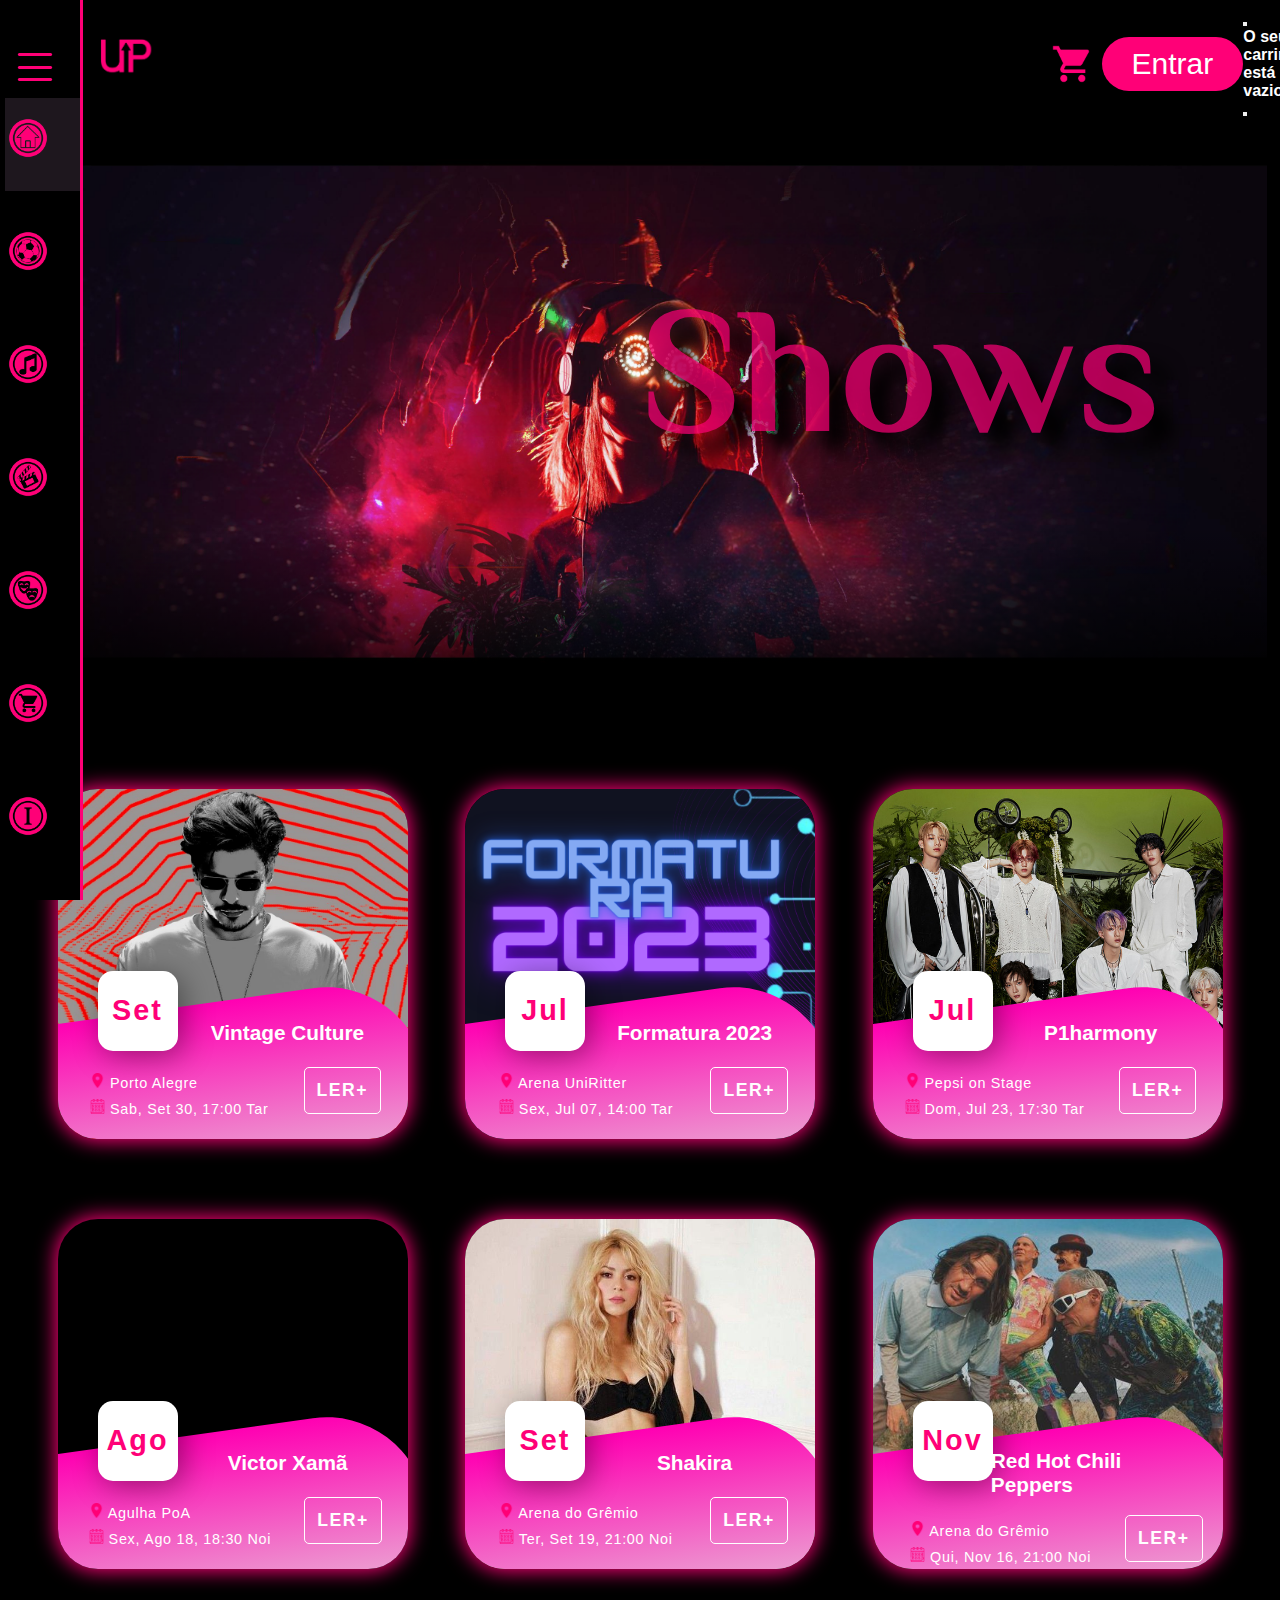
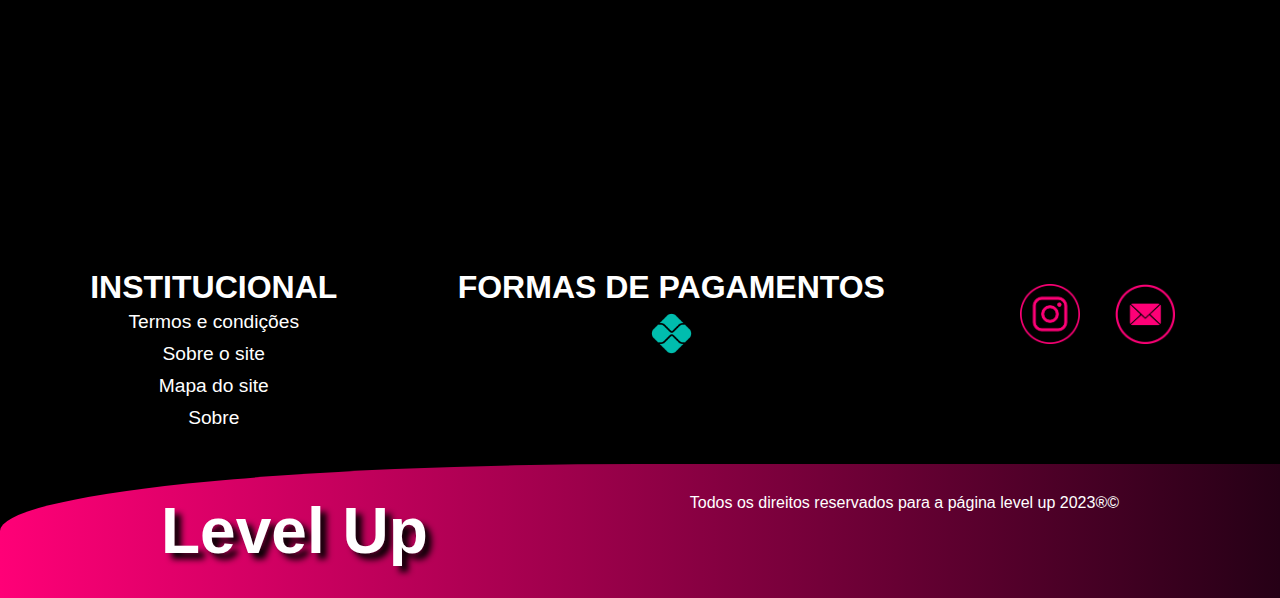
==== index.html @ 300ef974 "Update index.html" ====
<!DOCTYPE html>
<html lang="pt-br">

<head>
    <meta charset="UTF-8">
    <meta http-equiv="X-UA-Compatible" content="IE=edge">
    <meta name="viewport" content="width=device-width, initial-scale=1.0">
    <link rel="stylesheet" href="musc.css">
    <link rel="icon" href="ims/upsemfundo.png">
    <link rel="stylesheet" href="https://cdnjs.cloudflare.com/ajax/libs/font-awesome/6.4.0/css/all.min.css"
    integrity="sha512-iecdLmaskl7CVkqkXNQ/ZH/XLlvWZOJyj7Yy7tcenmpD1ypASozpmT/E0iPtmFIB46ZmdtAc9eNBvH0H/ZpiBw=="
    crossorigin="anonymous" referrerpolicy="no-referrer" />
    <link rel="stylesheet" href="https://cdn.jsdelivr.net/npm/bootstrap-icons@1.10.5/font/bootstrap-icons.css">

    <title> Level Up Events</title>
</head>

<body>

    <!----------------------------------------CARREGAMENTO--------------------------------------------->

    <body onload="preCarregamento();">

        <div class="pre-carregamento">
            <div class="efeito-carregamento"> <img src="ims/MUSCA.png" alt="" width="170px"></div>
        </div>

        <!--------------------------------------- BOTÃO EXPANDIR---------------------------------------->

        <nav class="menu-lateral">

            <div class="btn-expandir"><i class="bi bi-list" id="btn-exp"></i>
            </div>
            <!--------------------------------------------MENU LATERAL---------------------------------------->
            <ul>
                <li class="item-menu ativo">
                    <a href="index.html">
                        <span class="icon"><img class="im" src="ims/1.png" alt=""></span>
                        <span class="text-link">HOME</span>
                    </a>
                </li>

                <li class="item-menu">
                    <a href="https://luc4sgl25.github.io/esportes/">
                        <span class="icon"><img class="im" src="ims/2.png" alt=""></span>
                        <span class="text-link">ESPORTES</span>
                    </a>
                </li>

                <li class="item-menu">
                    <a href="https://carolyneios.github.io/showemusicas/">
                        <span class="icon"><img class="im" src="ims/6.png" alt=""></span>
                        <span class="text-link">MÚSICA</span>
                    </a>
                </li>

                <li class="item-menu">
                    <a href="#">
                        <span class="icon"><img class="im" src="ims/4.png" alt=""></span>
                        <span class="text-link">CINEMA</span>
                    </a>
                </li>

                <li class="item-menu">
                    <a href="#">
                        <span class="icon"><img class="im" src="ims/3.png" alt=""></span>
                        <span class="text-link">TEATRO</span>
                    </a>
                </li>

                <li class="item-menu">
                    <a href="#">
                        <span class="icon"><img class="im" src="ims/10.png" alt=""></span>
                        <span class="text-link">CARRINHO</span>
                    </a>
                </li>

                <li class="item-menu">
                    <a href="#">
                        <span class="icon"><img class="im" src="ims/8.png" alt=""></span>
                        <span class="text-link">SOBRE</span>
                    </a>
                </li>

                <li class="item-menu">
                    <a href="#">
                        <span class="icon"><img class="im" src="ims/9.png" alt=""></span>
                        <span class="text-link">LOGIN</span>
                    </a>
                </li>

            </ul>
        </nav>

        <!------------------------------------- CABEÇALHO---------------------------------------->

        <div class="container">
            <div class="esquerda">

                <img src="ims/upsemfundo.png" alt="" class="level">

            </div>
            <div class="direita">

                <img src="ims/7.png" alt="" class="levela shoppingCartButton">
                <p class="entrar"> Entrar </p>

                <div class="producstOnCart hide">
                    <div class="overlay"></div>
                    <div class="top" id="top-cart">
                        <button id="closeButton">
                          
                        </button>
                        <h3></h3>
                    </div>
                    <ul id="buyItems">
                        <h4 class="empty"></h4>
                        <!-- <li class="buyItem">
						<img src="Images/producs-images/Mobiles/galaxynote10.png">
						<div>
							<h5>Products Name</h5>
							<h6></h6>
							<div>
								<button></button>
								<span class="countOfProduct"></span>
								<button></button>
							</div>
						</div>
					</li> -->
                    </ul>
                    <button class="btn checkout hidden"></button>
                </div>

            </div>
        </div>




        <!---------------------------------------- CAPA ---------------------------------------->

        <div class="conteudo">
            <img src="ims/rezz_cleanup (1).jpg" alt="" id="capa">
            <div class="legenda">
                <h1 class="show"> Shows</h1>
            </div>
        </div>

        <!--------------------------------------- CARDS -------------------------------------->

        <div class="mamae">

            <div class="card1">
                <section class="top"> </section>
                <div class="event-info">
                    <p class="price"> Set</p>
                    <p class="title"> Vintage Culture</p>

                    <div class="additional-info">
                        <p class="info">
                            <img src="ims/local.png" alt="" width="15px">
                            Porto Alegre
                        </p>

                        <p class="info">
                            <img src="ims/calender.png" alt="" width="15px">
                            Sab, Set 30, 17:00 Tar
                        </p>
                    </div>
                    <button class="action"><a href="vintage.html">ler+</a> </button>

                </div>
            </div>


            <div class="card2">
                <section class="top"> </section>
                <div class="event-info">
                    <p class="price"> Jul </p>
                    <p class="title"> Formatura 2023</p>

                    <div class="additional-info">
                        <p class="info">
                            <img src="ims/local.png" alt="" width="15px">
                            Arena UniRitter
                        </p>

                        <p class="info">
                            <img src="ims/calender.png" alt="" width="15px">
                            Sex, Jul 07, 14:00 Tar
                        </p>
                    </div>
                    <button class="action"><a href="formatura.html">ler+</a> </button>

                </div>
            </div>


            <div class="card3">
                <section class="top"> </section>
                <div class="event-info">
                    <p class="price"> Jul</p>
                    <p class="title"> P1harmony</p>

                    <div class="additional-info">
                        <p class="info">
                            <img src="ims/local.png" alt="" width="15px">
                            Pepsi on Stage
                        </p>

                        <p class="info">
                            <img src="ims/calender.png" alt="" width="15px">
                            Dom, Jul 23, 17:30 Tar
                        </p>
                    </div>
                    <button class="action"> <a href="harmoni.html">ler+</a> </button>

                </div>

            </div>
        </div>

        <div class="papa">

            <div class="card4">
                <section class="top"> </section>
                <div class="event-info">
                    <p class="price"> Ago</p>
                    <p class="title"> Victor Xamã</p>

                    <div class="additional-info">
                        <p class="info">
                            <img src="ims/local.png" alt="" width="15px">
                            Agulha PoA
                        </p>

                        <p class="info">
                            <img src="ims/calender.png" alt="" width="15px">
                            Sex, Ago 18, 18:30 Noi
                        </p>
                    </div>
                    <button class="action"><a href="xama.html">ler+</a> </button>

                </div>
            </div>




            <div class="card5">
                <section class="top"> </section>
                <div class="event-info">
                    <p class="price"> Set</p>
                    <p class="title"> Shakira</p>

                    <div class="additional-info">
                        <p class="info">
                            <img src="ims/local.png" alt="" width="15px">
                            Arena do Grêmio
                        </p>

                        <p class="info">
                            <img src="ims/calender.png" alt="" width="15px">
                            Ter, Set 19, 21:00 Noi
                        </p>
                    </div>
                    <button class="action"> <a href="shakira.html">ler+</a> </button>

                </div>

            </div>

            <div class="card6">
                <section class="top"> </section>
                <div class="event-info">
                    <p class="price"> Nov</p>
                    <p class="title"> Red Hot Chili Peppers</p>

                    <div class="additional-info">
                        <p class="info">
                            <img src="ims/local.png" alt="" width="15px">
                            Arena do Grêmio
                        </p>

                        <p class="info">
                            <img src="ims/calender.png" alt="" width="15px">
                            Qui, Nov 16, 21:00 Noi
                        </p>
                    </div>
                    <button class="action"> <a href="rehot.html">ler+</a> </button>

                </div>
            </div>


        </div>


        <!---------------------------------BOTAO DE TOOPO-------------------------------------->

        <button class="go-top-btn">
            <img src="ims/upsemfundo.png" alt="arrow up">
        </button>





        <!------------------------------------------ FOOTER ------------------------------------------>


        <footer>
            <div class="links">

                <ol class="listol">
                    <h2> INSTITUCIONAL </h2>
                    <li><a href="#">Termos e condições</a></li>
                    <li><a href="#">Sobre o site</a></li>
                    <li><a href="#">Mapa do site</a></li>
                    <li><a href="#">Sobre</a></li>
                </ol>

                <ol class="listol">
                    <h2>FORMAS DE PAGAMENTOS</h2>
                    <li><a href="#"><img src="ims/pix.png" alt="" width="45px" style="border-radius:12px;"></a></li>


                </ol>
                <div class="redes">
                    <a href="https://www.instagram.com/eventsuplevel/?igshid=NTc4MTIwNjQ2YQ%3D%3D&__coig_restricted=1"><img src="ims/insta2.png" id="redes" alt=""></a>
                    <a href="mailto:oeventespa@gmail.com"><img src="ims/email.png" id="redes" alt=""></a>

                </div>
            </div>
            <div class="copy">
                <h1 class="logo"> level up</h1>
                <p> Todos os direitos reservados para a página level up 2023&reg;&copy;</p>
            </div>
        </footer>

        <!---------------MENU RESPONSIVO------------- -->

        <div class="menuzinho">
            <div class="esporte"> <a href="https://luc4sgl25.github.io/esportes/"> <img src="ims/2.png" alt="" class="emagem"></a> </div>
            <div class="teatro"><a href="#"> <img src="ims/5.png" alt="" class="emagem"></a> </div>
            <div class="nsei"><a href="index.html"> <img src="ims/1.png" alt="" class="emagem"></a> </div>
            <div class="cinema"> <a href="https://dav1sz.github.io/cinema-a/"> <img src="ims/6.png" alt="" class="emagem"></a></div>
            <div class="musica"><a href="https://carolyneios.github.io/showemusicas/"> <img src="ims/3.png" alt="" class="emagem"></a> </div>
        </div>

        <script src="menu.js"></script>
        <script src="cart.js"></script>
    </body>

</html>
---- musc.css ----
@import url('https://fonts.googleapis.com/css2?family=El+Messiri:wght@700&display=swap');

@import url('https://fonts.googleapis.com/css2?family=Roboto:wght@500&display=swap');
 /* --------------------------------MENU LATERAL------------------------------ */

nav.menu-lateral{
    z-index: 1;
    width: 80px;
    height: 100%;
    background-color: rgb(0, 0, 0);
    padding: 40px 0 40px 1%;
    box-shadow: 3px 0 0 #Ff0077;
    position: fixed;
    top: 0;
    left: 0;
    overflow: hidden;
    transition: 0.5s;
    overflow-y: scroll;
    padding-left: 5px;
   
    
}

nav.menu-lateral.expandir{
    width: 300px;
}

.btn-expandir{
    width: 100%;
    
}

.btn-expandir > i{
    color:  #Ff0077;
    font-size: 50px;
    padding-left: 5px;
    cursor: pointer;


}

ul{
    height: 100%;
    list-style-type: none;
}

ul li.item-menu{
    transition: 1s;
}

ul li.ativo{
    background-color: #392b3888;
}

ul li.item-menu:hover{
    background-color: #ff007796 ;
    
}

ul li.item-menu a:hover{
    transition: 1s;
}

ul li.item-menu a{
    color: #Ff0077;
    text-decoration: none;
    font-size: 20px;
    padding: 20px 4%;
    display: flex;
    margin-bottom: 20px;
    line-height: 40px;
}

ul li.item-menu a .text-link{
    margin-left: 40px;
}

ul li.item-menu a .im{
    width: 40px;
}

::-webkit-scrollbar{
    background-color: #000000;
    width: 5px;

    
}

::-webkit-scrollbar-thumb{
    background-color: #Ff0077;
    
}

/* -------------Menu responsivo---------------- */
 .menuzinho{
    width: 100%;
    display: none;
 }


 /* ---------------------------------------cabeçalho---------------------------------------------- */
 .container{
   
    margin-top: 10px;
    display: flex;
    width: 100%;
    /* background-color: red; */
    justify-content: space-between;
}

.esquerda{
   
    /* z-index: 10; */
    /* z-index: 100; */
    margin: 10px;
    /* background-color: aqua; */
}

.direita{
    
    align-items: center;
    justify-content:space-evenly;
    display: flex;
    flex-direction: row;
    /* background-color: blueviolet; */
    width: 25%;
    

}

.entrar{
    
    font-size: 30px;
    background-color:#FF0077;
    color: rgb(255, 255, 255);
    border-radius: 80px ;
    padding: 10px 30px 10px 30px;
    
}

/* ________________________________________Logo da level________________________________________ */


.level{
    z-index: 1;
    margin: 10px;
    display: flex;
    margin-left: 90px;
    width: 4%;
    position: fixed;
    
}

.levela{
    margin: 10px;
    display: flex;
    margin-left: 90px;
    width: 13%;
    
}


/* ----------------------------------------capa---------------------------------------- */

#capa{
    z-index: -1;
    background-position: center;
    background-size: cover;
    margin-top: 10px;
    width: 99%;
    height: 15cm; 
    position: relative;
}

.conteudo{
    
    width: 100%;
    position: relative;
    background-image: linear-gradient( rgba(0,0,0,0) 70%, #000 100% );
} 

.legenda{
    position: absolute;
    left: 10px;
    bottom: 10px;
    margin-bottom: 160px;
    margin-left: 70vh;
    font-size: 90px;
   
}

h1{
    
    color: #ff0077b1;
    text-shadow: 0.1em 0.1em 0.1em black;
    font-family: 'El Messiri', sans-serif;

}

 
  /* --------------------------------------Carrinho----------------------------------- */


  /* --------------------------------------Cards----------------------------------- */


* {
    margin: 0;
    padding: 0;
    box-sizing: border-box;
    font-family: 'Montserrat', sans-serif;
    color: #ffffff;
}

body {
    
    font-size: 16px;
    background-color: #000000;
  
    
}

.mamae{
   
    justify-content: space-evenly;
     display: flex;
     /* background-color: #d21010; */
     margin-top: 90px;
     width: 100%;
}

.papa{
    justify-content: space-evenly;
    display: flex;
    /* background-color: rgb(21, 191, 29); */
    margin-top: 80px;
    width: 100%;
}


.card1 {
   
     
    position: relative;
    width: 350px;
    height: 350px;
    background: url(ims/vintage.jpg) no-repeat center;
    background-size: cover;
    border-radius: 40px;
    overflow: hidden;
    box-shadow: 0 0 20px 2px #FF0077;
    display: grid;
    grid-template-rows: 60% 40%;
}
.card2{
   
    background-color: #d210c2;
    position: relative;
    width: 350px;
    height: 350px;
    background: url(ims/formatura.png) no-repeat center; 
    background-size: cover;
    border-radius: 40px;
    overflow: hidden;
    box-shadow: 0 0 20px 2px #FF0077;
    display: grid;
    grid-template-rows: 60% 40%;
}

.card3 {
   
    
    position: relative;
    width: 350px;
    height: 350px;
    background: url(ims/p1harmony.jfif) no-repeat center;
    background-size: cover;
    border-radius: 40px;
    overflow: hidden;
    box-shadow: 0 0 20px 2px #FF0077;
    display: grid;
    grid-template-rows: 60% 40%;
}
.card4 {
   
    
    position: relative;
    width: 350px;
    height: 350px;
    background: url(ims/xama.jpg) no-repeat center;
    background-size: 100%;
    border-radius: 40px;
    overflow: hidden;
    box-shadow: 0 0 20px 2px #FF0077;
    display: grid;
    grid-template-rows: 60% 40%;
}

.card5 {
   
   
    position: relative;
    width: 350px;
    height: 350px;
    background: url(ims/Shakira.png) no-repeat center;
    background-size: cover;
    border-radius: 40px;
    overflow: hidden;
    box-shadow: 0 0 20px 2px #FF0077;
    display: grid;
    grid-template-rows: 60% 40%;
}
.card6 {
   
   
    position: relative;
    width: 350px;
    height: 350px;
    background: url(ims/red.jpg) no-repeat center;
    background-size: cover;
    border-radius: 40px;
    overflow: hidden;
    box-shadow: 0 0 20px 2px #FF0077;
    display: grid;
    grid-template-rows: 60% 40%;
    
}
.event-info {
    
    position: relative;
    display: grid;
    grid-template-areas: 
    "empty title title"
    "info info action";
    justify-items: center;
    align-items: center;
    grid-gap: 16px;
    padding: 20px;
  
}

.event-info * {
    position: relative;
    font-family: 'Raleway', sans-serif;
}

.title {

    grid-area: title;
    font-size: 1.3em;
    font-weight: bold;
    letter-spacing: 1.px;
}

.additional-info {
    grid-area: info;
}

.additional-info p {
    font-size: 0.9em;
    margin-top: 8px;
    letter-spacing: 0.7px;
}

.action {
    grid-area: action;
}

.price {
    position: absolute;
    top: -20%;
    left: 40px;
    width: 80px;
    height: 80px;
    background-color: #fff;
    color: hsl(332, 100%, 50%);
    border-radius: 15px;
    display: flex;
    justify-content: center;
    align-items: center;
    box-shadow: 5px 5px 30px rgba(0, 0, 0, 0.4);
    font-size: 1.8em;
    font-weight: bold;
    letter-spacing: 2px;
}

.event-info::before {
    content: "";
    position: absolute;
    top: 0;
    left: 0;
    width: 110%;
    height: 300%;
    background: linear-gradient(to bottom, rgb(255, 0, 178) 0%, #e6cfdb 51%, #d210c2 100%);
    transform: rotate(-8deg);
    border-top-right-radius: 100px;
}

.action {
    border: 1px solid;
    outline: none;
    background-color: transparent;
    border-radius: 5px;
    cursor: pointer;
    padding: 12px;
    text-transform: uppercase;
    font-size: 1.1em;
    font-weight: bold;
    letter-spacing: 1.5px;
    transition: background-color 0.3s, color 0.3s;
    
}

.action:hover {
    background-color: #000000;
    color: #dd5e89;
}

a{
    text-decoration: none;
}


  /* _________________________barra de rolagem do menu lateral_______________________________ */


nav.menu-lateral.expandir::-webkit-scrollbar {
        width: 3px;
        background-color: #000000;
      }

nav.menu-lateral.expandir::-webkit-scrollbar-thumb{
       background-color: #FF0077;
       border-radius: 15px;
  
}
nav.menu-lateral::-webkit-scrollbar{
        width: 3px;
        background-color: #000000;

}

nav.menu-lateral::-webkit-scrollbar-thumb{
    background-color: #FF0077;
    border-radius: 15px;

}


/*______________________________BARRA DE ROLAGEM_____________________________________________*/

  ::-webkit-scrollbar {
    width: 10px;
    background-color: #000000;
  }
  
  ::-webkit-scrollbar-thumb {
    background-color: #FF0077;
    border-radius: 15px;
  
  }


   /*-------------------------------------BOTAO DE TOOPO----------------------------- */

   .go-top-btn {
    position: fixed;
    bottom: 35px;
    right: 35px;
    border-radius: 50%;
    cursor: pointer;
    height: 60px;
    width: 60px;
    background: #000000;
    border: 2px solid #FF0077;
    display: none;
    justify-content: center;
    align-items: center;
  }
  
  .go-top-btn img {
    width: 40px;
    height: 40px;
  }

  
  /*----------------------------- FOOTEER---------------------------------- */



footer {
    bottom: 0vh;
    margin-top: 30vh;
    width: 100%;
    /* background-image: linear-gradient(to right, #e8175d, #cc527a); */
}

footer li{
    list-style: none;
    text-align: center;
    padding: 5px;
    font-size: 1.2rem;
}

footer h2{
    font-size: 2rem;
}

footer .links,.copy {
    display: flex;
    justify-content: space-around;
    padding: 30px;
    align-self: center;
}

footer a,footer ol {
    color: white;
    text-decoration: none;
}

#redes {
    width: 80px;
    height: 80px;
    padding: 10px;
    margin: 5px;
    border-radius: 20%;
}

#redes:hover{
    
    transition: 0.5s;
}

.copy {
    background-image: linear-gradient(to left, #260016, #FF0077);
    width: 100%;
    border-top-left-radius: 50%;
}

.logo {
    font-family: 'Simply Rounded', sans-serif;
    color: white;
    font-size: 4rem;
    text-transform: capitalize;
    transition: all 2s;
}

.copy p {
    font-weight: 500;
}

#up {
    color: #FF0077;
}



/* ------------------ CARREGAMENTO UP ------------------*/


* {
    padding: 0;
    margin: 0;
    box-sizing: border-box;
  }
  
  div.pre-carregamento {
    width: 100%;
    min-height: 100vh;
    position: fixed;
    top: 0;
    left: 0;
    background-color: rgb(0, 0, 0);
    transition: 1.2s;
    display: flex;
    align-items: center;
    justify-content: center;
  
  }
  
  div.fish {
    width: 10px;
}


/*-----------------------------Responsividade-----------------------------------*/

@media (max-width: 768px) {
    
    body{
        /* background-color: red; */
        display: grid;
        
        
    }

    .container{
        width: 80%;
    }
    

    .level{
        width: 20%;
        position: fixed;
        display: flex;
        margin: 0px;

    }

    .levela{
        margin-top: 30px;
        width: 50%;
        margin-right: 20px;
    }

    .entrar{
        margin-top: 20px;
        
    }
    .direita{
        margin-right: 40px;
    }

    #capa{
        width: 100%;
        height: 200px;
    }

    .legenda{
        position: relative;
        margin: 0;
        background-color: #FF0077;
        display: flex;
        justify-content: center;
        
    }
    

    .show{
        color: white;
        background-color: #FF0077;
        font-size: 50px;
        text-shadow: none;
    
    }

    .mamae, .papa{
        display: flex;
        flex-direction: column;
        align-items: center;
        flex-wrap: wrap;
        gap: 60px;
    
    }
    .papa{
        margin-bottom: 100px;
    }

    .menu-lateral, footer{
        display: none;
    }


    .menuzinho{

        padding: 0;
        bottom: 0vh;
        position: fixed;
        width: 100%;
        height: 70px;
        display: grid;
        grid-template-columns: 1fr 1fr 1fr 1fr 1fr;
        background-color: #000;
       
    }

    
    .emagem{
        margin: 0;
        width: 50px;
       
    }
   
    
    
}
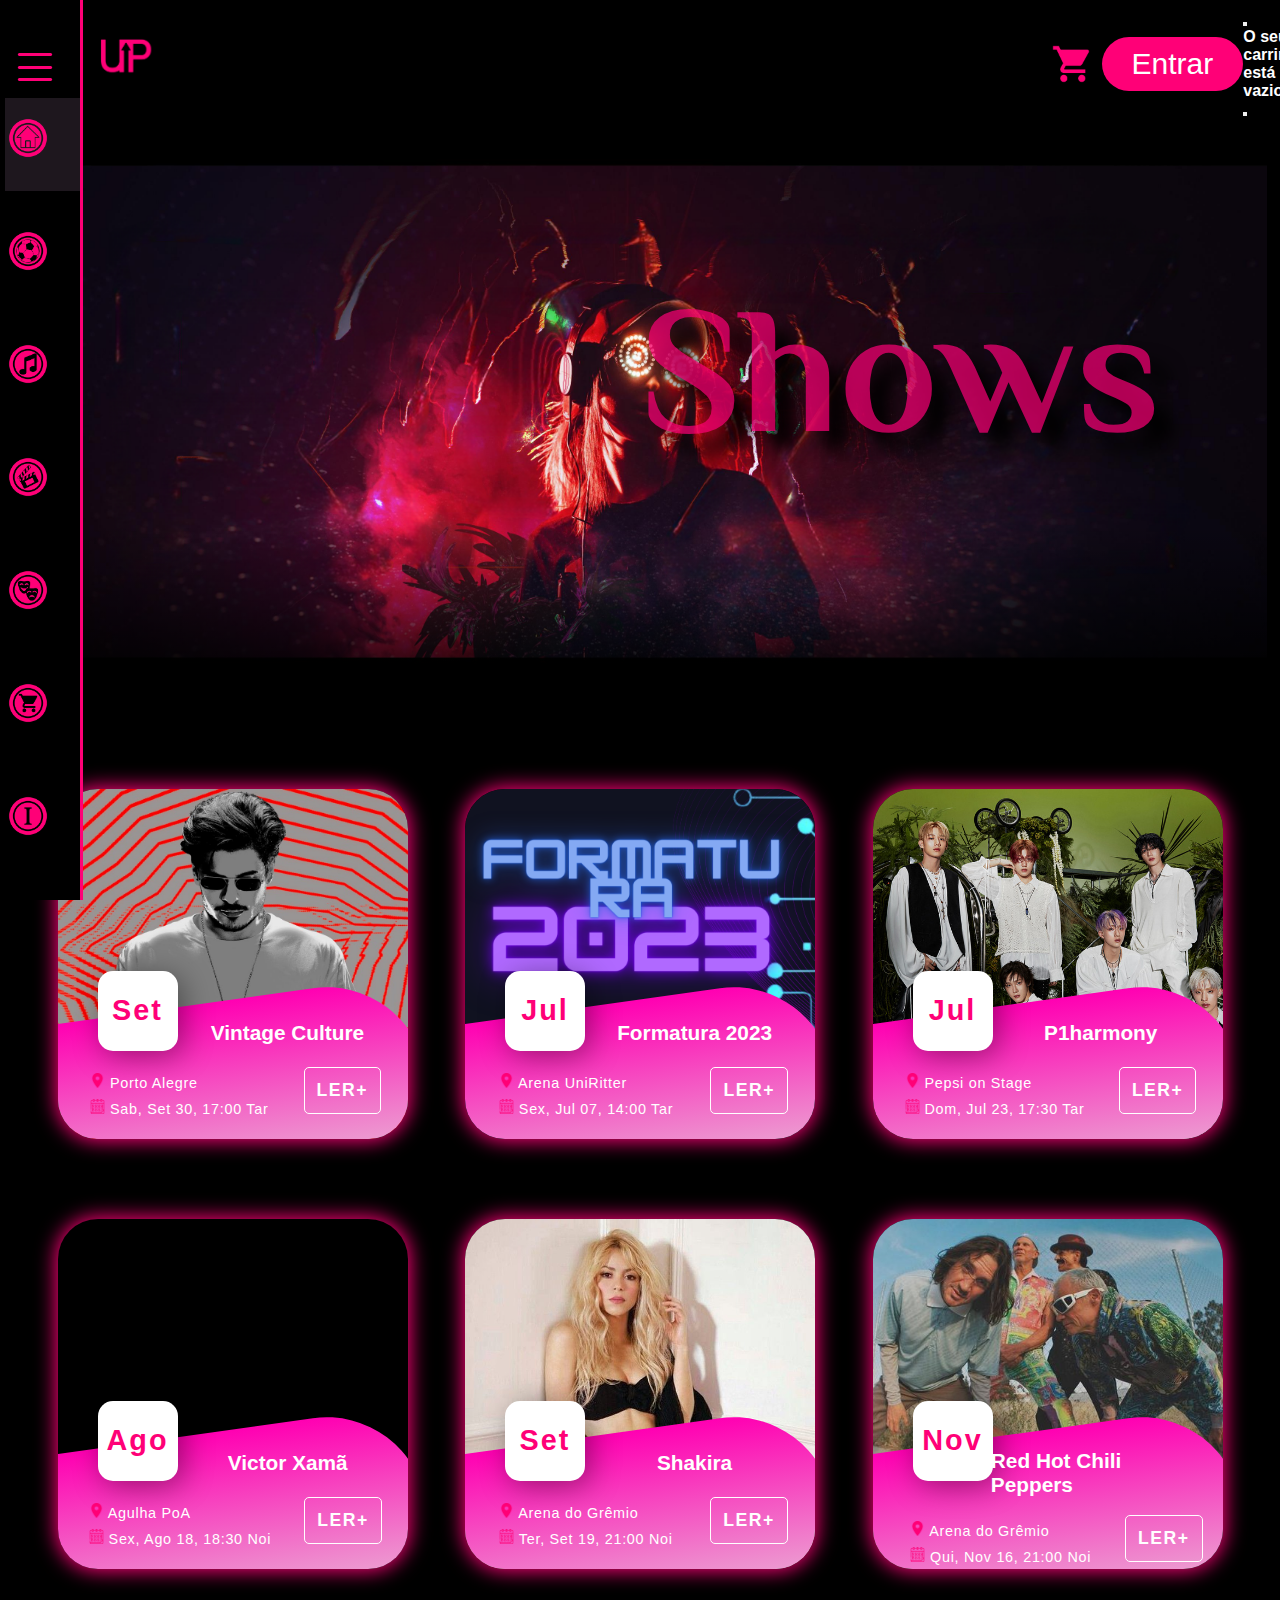
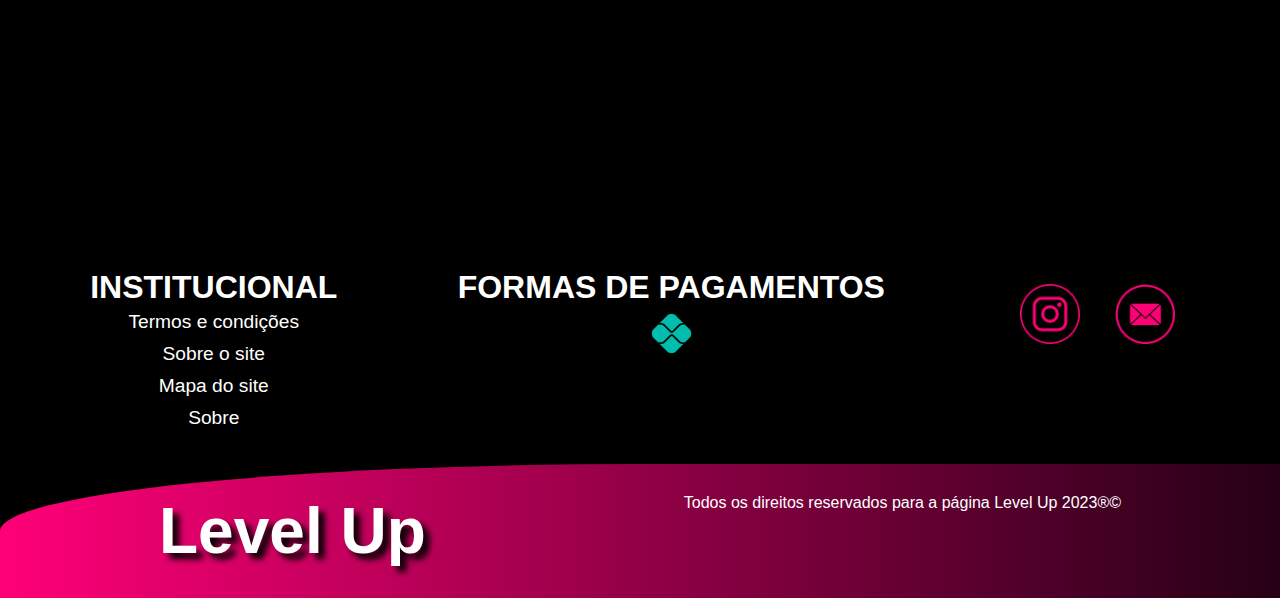
==== commit 878ffc5f: "Update index.html" ====
--- a/index.html
+++ b/index.html
@@ -12,7 +12,7 @@
     crossorigin="anonymous" referrerpolicy="no-referrer" />
     <link rel="stylesheet" href="https://cdn.jsdelivr.net/npm/bootstrap-icons@1.10.5/font/bootstrap-icons.css">
 
-    <title> Level Up Events</title>
+    <title> Show e Música </title>
 </head>
 
 <body>
@@ -34,7 +34,7 @@
             <!--------------------------------------------MENU LATERAL---------------------------------------->
             <ul>
                 <li class="item-menu ativo">
-                    <a href="index.html">
+                    <a href="https://carolyneios.github.io/levelupevent/">
                         <span class="icon"><img class="im" src="ims/1.png" alt=""></span>
                         <span class="text-link">HOME</span>
                     </a>
@@ -55,14 +55,14 @@
                 </li>
 
                 <li class="item-menu">
-                    <a href="#">
+                    <a href="https://dav1sz.github.io/cinema-a/">
                         <span class="icon"><img class="im" src="ims/4.png" alt=""></span>
                         <span class="text-link">CINEMA</span>
                     </a>
                 </li>
 
                 <li class="item-menu">
-                    <a href="#">
+                    <a  href="https://emerson14machado.github.io/Teatro/">
                         <span class="icon"><img class="im" src="ims/3.png" alt=""></span>
                         <span class="text-link">TEATRO</span>
                     </a>
@@ -76,7 +76,7 @@
                 </li>
 
                 <li class="item-menu">
-                    <a href="#">
+                    <a href="https://carolyneios.github.io/sobrenois/">
                         <span class="icon"><img class="im" src="ims/8.png" alt=""></span>
                         <span class="text-link">SOBRE</span>
                     </a>
@@ -314,10 +314,10 @@
 
                 <ol class="listol">
                     <h2> INSTITUCIONAL </h2>
-                    <li><a href="#">Termos e condições</a></li>
+                    <li><a href="https://carolyneios.github.io/termorecondicoes/">Termos e condições</a></li>
                     <li><a href="#">Sobre o site</a></li>
                     <li><a href="#">Mapa do site</a></li>
-                    <li><a href="#">Sobre</a></li>
+                    <li><a href="https://carolyneios.github.io/sobrenois/">Sobre</a></li>
                 </ol>
 
                 <ol class="listol">
@@ -333,8 +333,8 @@
                 </div>
             </div>
             <div class="copy">
-                <h1 class="logo"> level up</h1>
-                <p> Todos os direitos reservados para a página level up 2023&reg;&copy;</p>
+                <h1 class="logo"> Level Up</h1>
+                <p> Todos os direitos reservados para a página Level Up 2023&reg;&copy;</p>
             </div>
         </footer>
 
@@ -342,8 +342,8 @@
 
         <div class="menuzinho">
             <div class="esporte"> <a href="https://luc4sgl25.github.io/esportes/"> <img src="ims/2.png" alt="" class="emagem"></a> </div>
-            <div class="teatro"><a href="#"> <img src="ims/5.png" alt="" class="emagem"></a> </div>
-            <div class="nsei"><a href="index.html"> <img src="ims/1.png" alt="" class="emagem"></a> </div>
+            <div class="teatro"><a href="https://emerson14machado.github.io/Teatro/"> <img src="ims/5.png" alt="" class="emagem"></a> </div>
+            <div class="nsei"><a href="https://carolyneios.github.io/levelupevent/"> <img src="ims/1.png" alt="" class="emagem"></a> </div>
             <div class="cinema"> <a href="https://dav1sz.github.io/cinema-a/"> <img src="ims/6.png" alt="" class="emagem"></a></div>
             <div class="musica"><a href="https://carolyneios.github.io/showemusicas/"> <img src="ims/3.png" alt="" class="emagem"></a> </div>
         </div>
